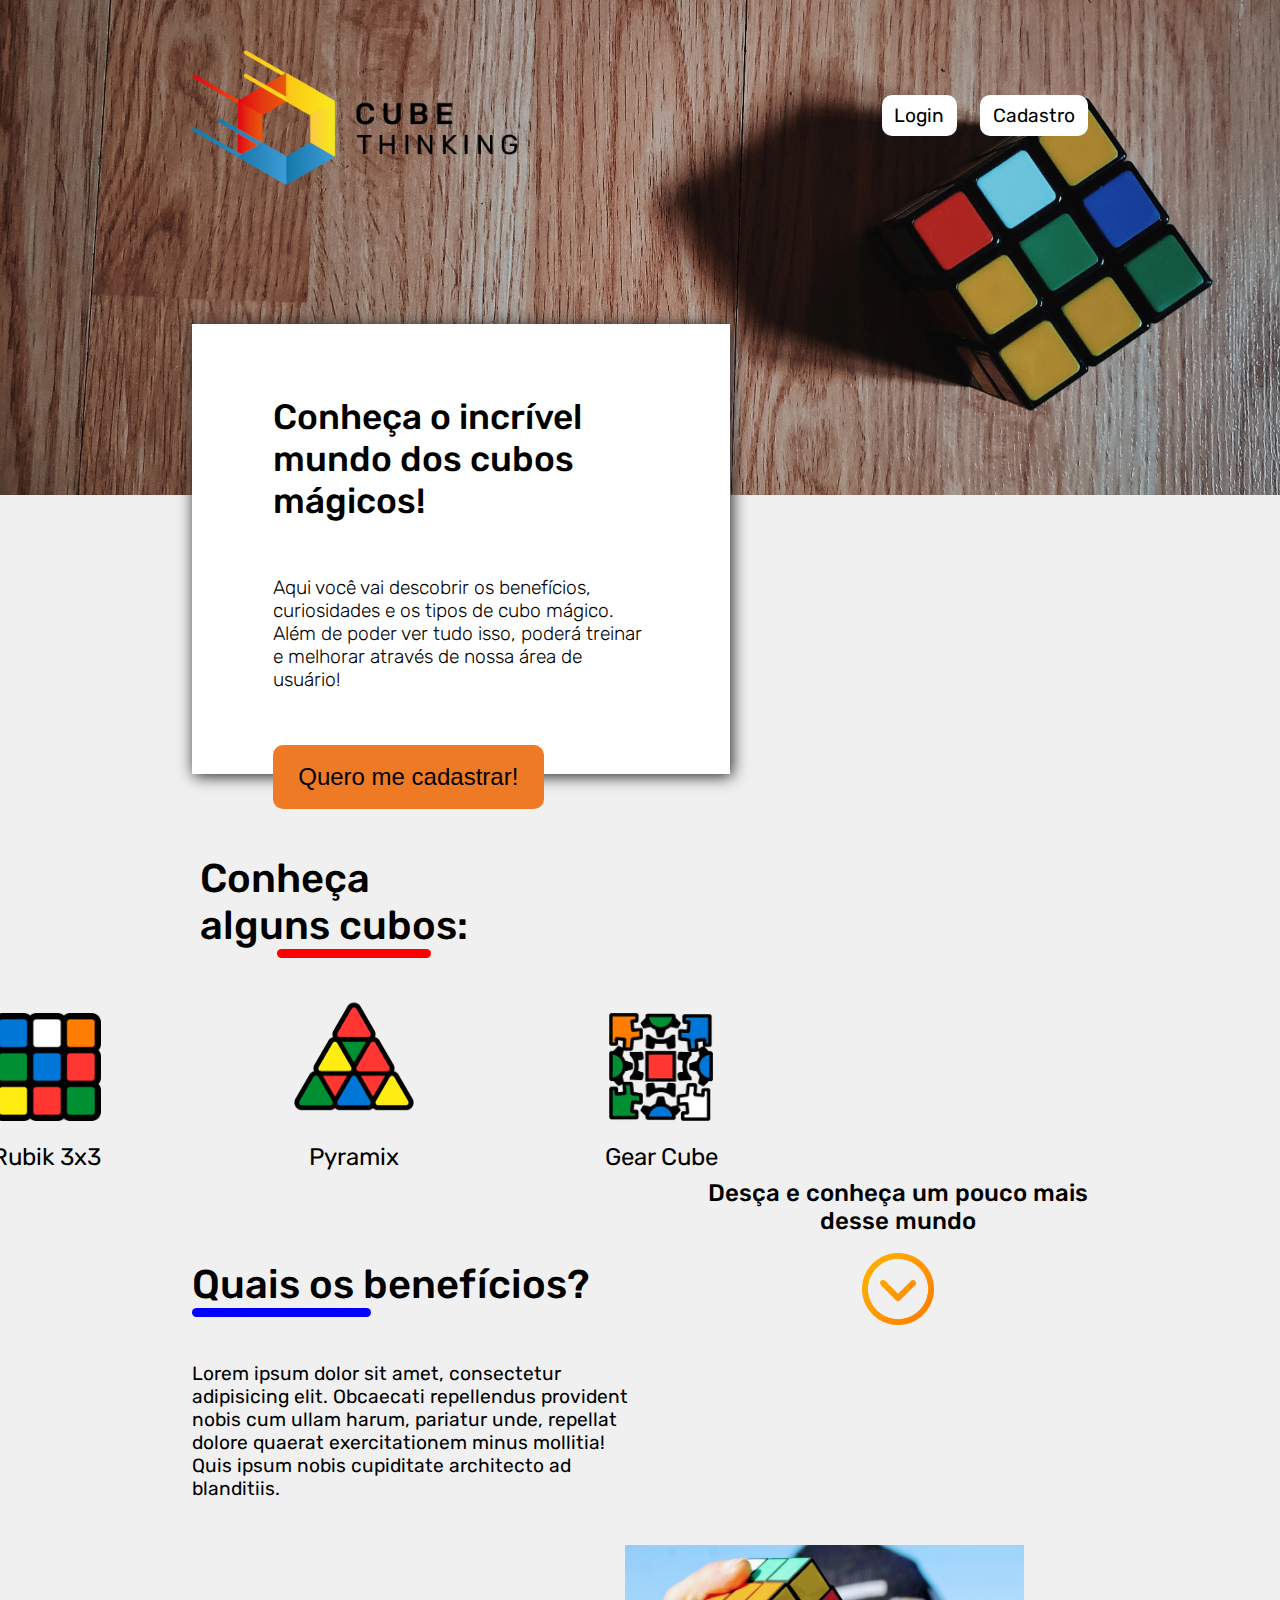
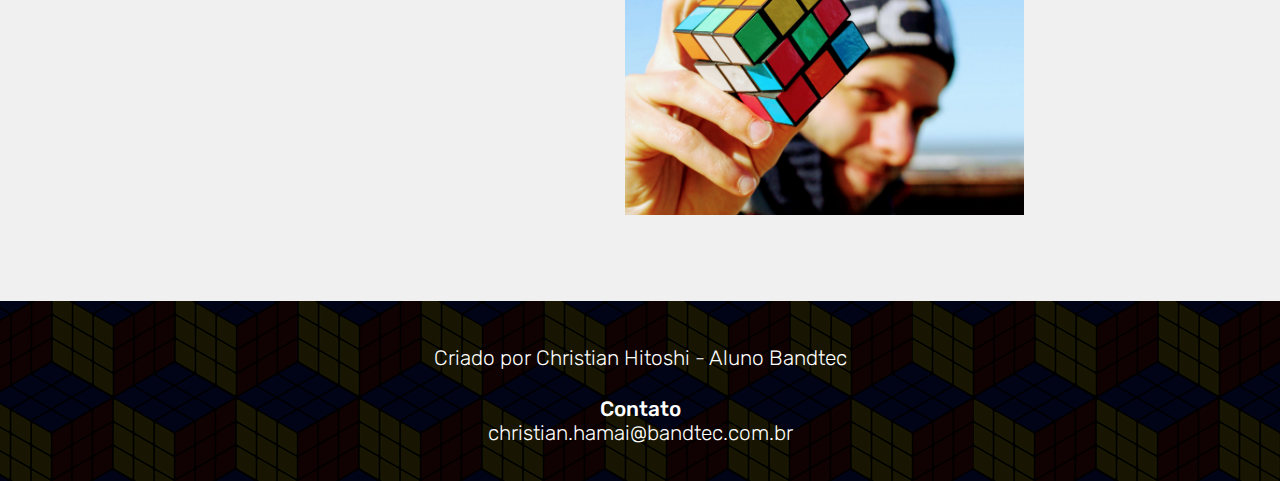
==== site/index.html @ 0e66727a "site institucional incompleto" ====
<!DOCTYPE html>
<html lang="ptbr">
<head>
    <meta charset="UTF-8">
    <meta http-equiv="X-UA-Compatible" content="IE=edge">
    <meta name="viewport" content="width=device-width, initial-scale=1.0">
    <link rel="stylesheet" href="css/style.css">
    <title>Cube Thinking</title>
</head>
<body>

    <!-- APRESENTAÇÃO + MENU -->
    <div class="geral1">
        <!-- IMAGEM DE FUNDO -->
        <div class="div_img">
            <!-- MENU -->
            <div class="menu">
                <div class="container_menu">
                    <img src="img/cube-thinking1.png" alt="logo">
                    <nav>
                        <ul>
                            <li>Login</li>
                            <li>Cadastro</li>
                        </ul>
                    </nav>
                </div>
            </div>
            <!-- FIM MENU -->
            <!-- APRESENTAÇÃO -->
            <div class="container_menu">
                <div class="apr">
                    <div class="container_apr">
                        <h1>Conheça o incrível mundo
                            dos cubos mágicos!</h1>
                        <p>Aqui você vai descobrir os benefícios, curiosidades e os tipos de cubo mágico.
                            Além de poder ver tudo isso, poderá treinar e melhorar através de nossa área
                            de usuário!</p>
                        <button>Quero me cadastrar!</button>
                    </div>
                </div>
                <!-- SETA -->
                <div class="div_seta">
                    <p>Desça e conheça um pouco mais <br>desse mundo</p>
                    <img src="img/next.png" alt="arrow">
                </div>
                <!-- FIM DA SETA -->
            </div>
            <!-- FIM DA APRESENTAÇÃO -->
        </div>
        <!-- FIM IMAGEM DE FUNDO -->
    </div>
    <!-- FIM DA APRESENTAÇÃO + MENU -->

    <!-- CONHEÇA OS CUBOS -->
    <div class="div_cubos">
        <div class="container_cubos">
            <div class="titulo">
                <h1>Conheça alguns cubos:</h1>
                <div class="linha"></div>
            </div>
            <div class="cubo1">
                <img src="img/rubik.png" alt="cubo normal">
                <h4>Rubik 3x3</h4>
            </div>
            <div class="cubo2">
                <img class="piramix" src="img/piramix.png" alt="cubo normal">
                <h4>Pyramix</h4>
            </div>
            <div class="cubo3">
                <img src="img/gear.png" alt="cubo normal">
                <h4>Gear Cube</h4>
            </div>
        </div>
    </div>
    <!-- FIM DO CONHEÇA OS CUBOS-->

    <!-- BENEFÍCIOS -->
    <div class="div_beneficios">
        <div class="container_menu">
            <div class="titulo">
                <h1>Quais os benefícios?</h1>
                <div class="linha"></div>
            </div>
            <div class="texto">
                Lorem ipsum dolor sit amet, consectetur adipisicing elit. Obcaecati 
                repellendus provident nobis cum ullam harum, pariatur unde, repellat dolore 
                quaerat exercitationem minus mollitia! Quis ipsum nobis cupiditate architecto 
                ad blanditiis.
            </div>
            
            <img src="img/beneficios.jpg" alt="foto de alguém segurando um cubo mágico">
            
        </div>
    </div>
    <!-- FIM BENEFÍCIOS -->

    <!-- CURIOSIDADES -->




    <!-- FIM CURIOSIDADES-->

    <!-- RODAPÉ -->
    <div class="rodape">
        <h2>
            Criado por Christian Hitoshi - Aluno Bandtec
        </h2>
        <h1>Contato</h1>
        <h2 class="email">christian.hamai@bandtec.com.br</h2>
    </div>








    
</body>
</html>
---- site/css/style.css ----
@import url('https://fonts.googleapis.com/css2?family=Rubik:ital,wght@0,300;0,400;0,500;0,600;0,700;0,800;0,900;1,300;1,400;1,500;1,600;1,700;1,800;1,900&display=swap');

/* font-family: 'Rubik', sans-serif; */

*{
    margin: 0;
    padding: 0;
}

body{
    background: #f0f0f0;
}

/* DIV GERAL 1 */

/* IMAGEM DE FUNDO */
.div_img{
    height: 55vh;
    background-image: url(../img/fundo3.jpg);
    background-repeat: no-repeat;
    background-size: cover;
}

/* MENU */
.menu{
    padding-top: 50px;
}

.container_menu{
    max-width: 70%;
    margin: 0 auto;
}

.menu img{
    height: 15vh;
    transition: 0.5s;
    cursor: pointer;
}

.menu img:hover{
    transform: translateY(-10%);
}

.menu nav{
    font-family: 'Rubik', sans-serif;
    float: right;
    padding-top: 5vh;
}

.menu ul{
    list-style: none;
}

.menu li{
    font-size: 1.2rem;
    display: inline-block;
    background: white;
    padding: 1vh 1vw;
    border-radius: 10px;
    cursor: pointer;
    transition: 0.5s;
}

.menu li+li{
    margin-left: 1.5vw;
}

.menu li:hover{
    background: #EE7A26;
    transform: translateY(-10%);
}

/* APRESENTAÇÃO */
.apr{
    font-family: 'Rubik', sans-serif;
    background: white;
    box-shadow: 2px 2px 15px #202020;
    margin-top: 15vh;
    min-width: 40%;
    max-width: 60%;
    min-height: 10vh;
    max-height: 50vh;
    float: left;
}

.apr .container_apr{
    max-width: 70%;
    margin: 0 auto;
    padding: 8vh 0;
}

.apr h1{
    font-weight: 500;
    font-size: 2.2rem;
}

.apr p{
    font-weight: 300;
    font-size: 1.2rem;
    padding: 6vh 0;
}

.apr button{
    font-weight: 500;
    font-size: 1.5rem;
    border: none;
    border-radius: 10px;
    padding: 2vh 2vw;
    background: #EE7A26;
    cursor: pointer;
    transition: 0.5s;
}

.apr button:hover{
    transform: translateY(-10%);
}

/* SETA */
.div_seta{
    text-align: center;
    float: right;
    margin-top: 45vh;
}

.div_seta p{
    font-family: 'Rubik', sans-serif;
    font-weight: 500;
    font-size: 1.5rem;
}

.div_seta img{
    height: 8vh;
    padding-top: 2vh;
    cursor: pointer;
    transition: 0.5s;
}

.div_seta img:hover{
    transform: translateY(10%);
}

/* CONHEÇA OS CUBOS */
.div_cubos{
    margin-top: 40vh;
}

.div_cubos .container_cubos{
    display: grid;
    grid-template-columns: repeat(3, 24vw);
    grid-template-rows: 1fr 1fr;
    grid-template-areas: "   .   titulo  .  "
                         " cubo1 cubo2 cubo3";
    justify-content: center;
}

.div_cubos .titulo{
    grid-area: titulo;
    justify-self: center;
}

.div_cubos .titulo h1{
    font-family: 'Rubik', sans-serif;
    font-weight: 500;
    font-size: 2.5rem;
}

.div_cubos .titulo .linha{
    width: 50%;
    height: 1vh;
    background-color: red;
    border-radius: 10px;
    margin: 0 auto;
}

/* cubo1 */
.div_cubos .cubo1{
    grid-area: cubo1;
    justify-self: center;
    text-align: center;
}

/* cubo2 */
.div_cubos .cubo2{
    grid-area: cubo2;
    justify-self: center;
    text-align: center;
}

/* cubo3 */
.div_cubos .cubo3{
    grid-area: cubo3;
    justify-self: center;
    text-align: center;
}

/* imagens e texto */
.div_cubos img{
    height: 12vh;
    cursor: pointer;
    transition: 1s;
}

.div_cubos img:hover{
    transform: rotate(45deg);
}

.div_cubos .piramix{
    height: 12vh;
    cursor: pointer;
    transition: 0.8s;
    transform: translateY(-10%);
}

.div_cubos .piramix:hover{
    transform: rotate(60deg);
}

.div_cubos h4{
    font-family: 'Rubik', sans-serif;
    font-weight: 400;
    font-size: 1.5rem;
    padding-top: 2vh;
}

/* BENEFICIOS */
.div_beneficios{
    margin-top: 10vh;
    height: 50vw;
}

.div_beneficios .titulo h1{
    font-family: 'Rubik', sans-serif;
    font-weight: 500;
    font-size: 2.5rem;
}

.div_beneficios .titulo .linha{
    width: 20%;
    height: 1vh;
    background-color: blue;
    border-radius: 10px;
}

.div_beneficios .texto{
    font-family: 'Rubik', sans-serif;
    font-weight: 400;
    font-size: 1.2rem;
    margin-top: 5vh;
    float: left;
    width: 50%;
}

.div_beneficios img{
    float: right;
    height: 30vh;
    margin: 5vh 5vw 0 0;
}

/* CURIOSIDADES */






/* RODAPÉ */
.rodape{
    height: 20vh;
    background-image: url(../img/rodape.jpg);
    background-repeat: no-repeat;
    background-size: cover;
    text-align: center;
}

.rodape h2{
    font-family: 'Rubik', sans-serif;
    font-weight: 300;
    font-size: 1.3rem;
    color: white;
    padding-top: 5vh;
}

.rodape h1{
    font-family: 'Rubik', sans-serif;
    font-weight: 500;
    font-size: 1.3rem;
    color: white;
    padding-top: 3vh;
}

.rodape .email{
    padding: 0;
}
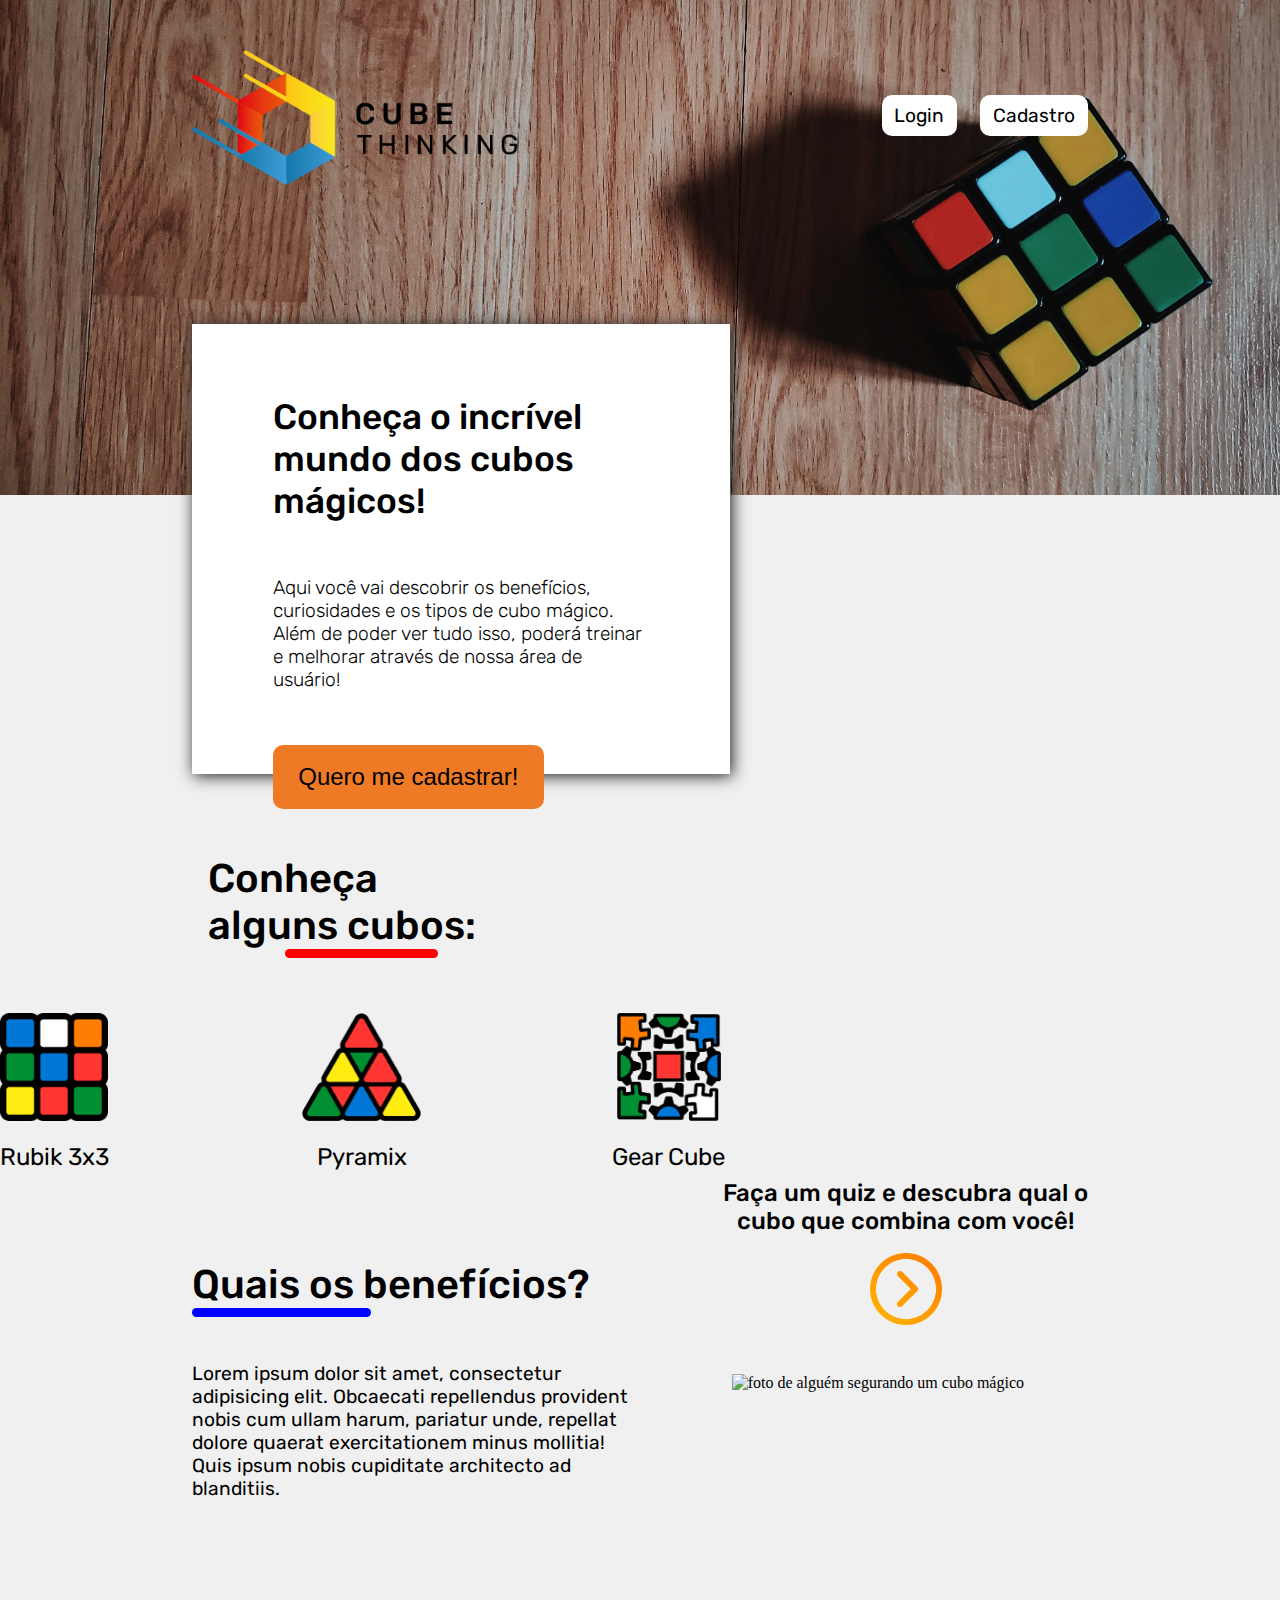
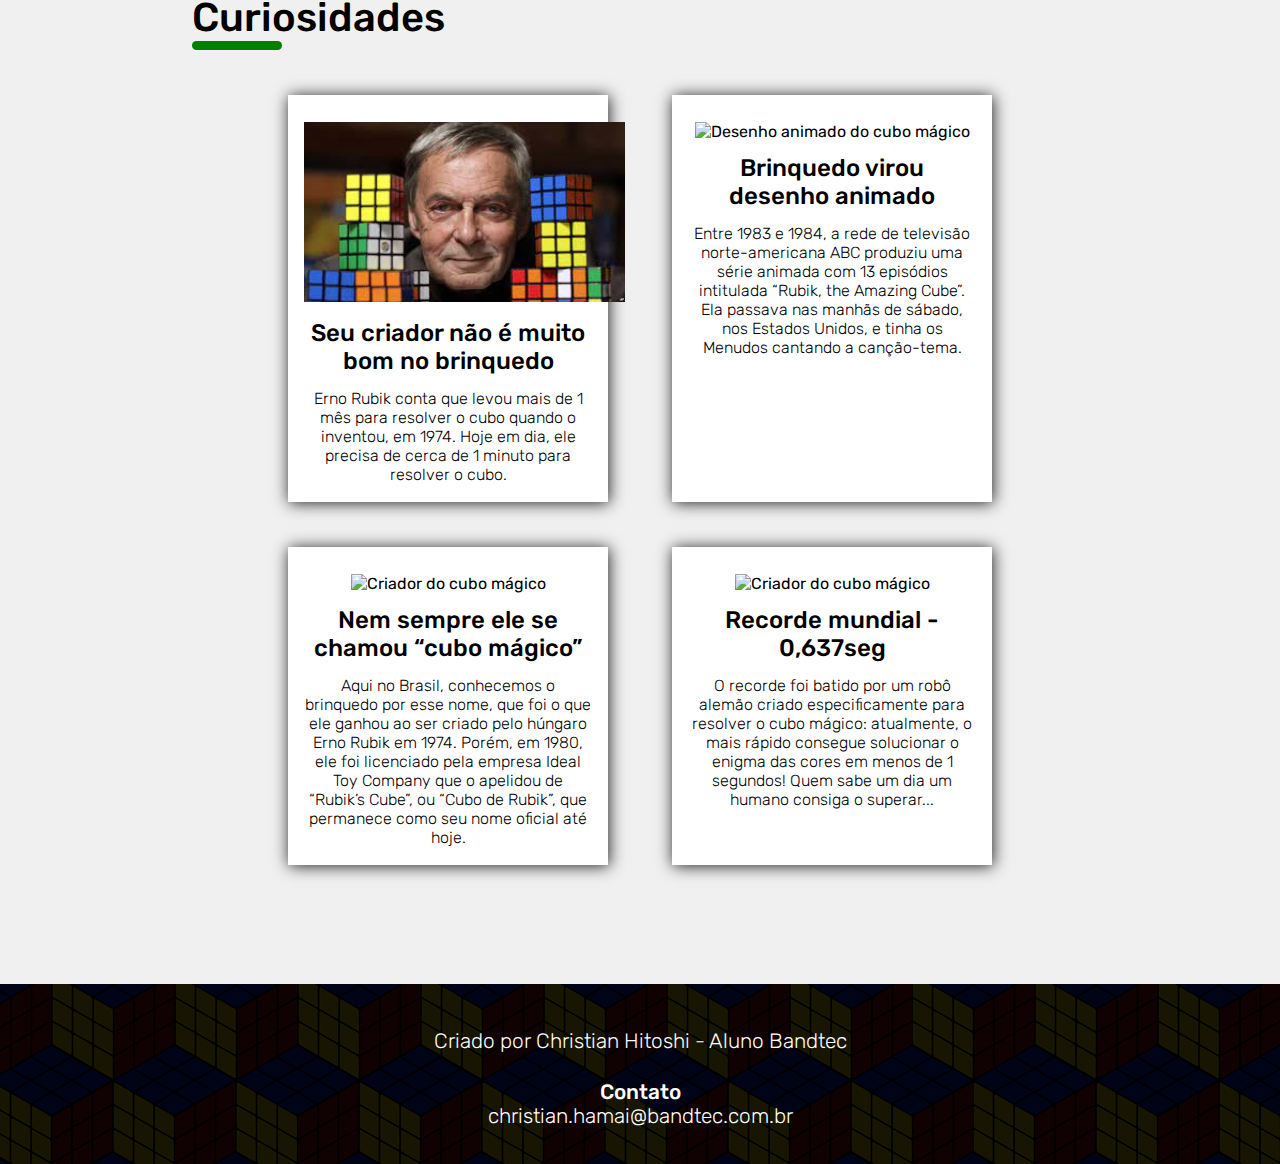
==== commit eba0da5d: "front-end do quiz" ====
--- a/site/index.html
+++ b/site/index.html
@@ -5,6 +5,7 @@
     <meta http-equiv="X-UA-Compatible" content="IE=edge">
     <meta name="viewport" content="width=device-width, initial-scale=1.0">
     <link rel="stylesheet" href="css/style.css">
+    <link rel="icon" type="imagem/png" href="img/cube-thinking_no_text.png" />
     <title>Cube Thinking</title>
 </head>
 <body>
@@ -16,11 +17,11 @@
             <!-- MENU -->
             <div class="menu">
                 <div class="container_menu">
-                    <img src="img/cube-thinking1.png" alt="logo">
+                    <a href="index.html"><img src="img/cube-thinking1.png" alt="logo"></a>
                     <nav>
                         <ul>
-                            <li>Login</li>
-                            <li>Cadastro</li>
+                            <a href="login.html"><li>Login</li></a>
+                            <a href="cadastro.html"><li>Cadastro</li></a>
                         </ul>
                     </nav>
                 </div>
@@ -40,8 +41,8 @@
                 </div>
                 <!-- SETA -->
                 <div class="div_seta">
-                    <p>Desça e conheça um pouco mais <br>desse mundo</p>
-                    <img src="img/next.png" alt="arrow">
+                    <p>Faça um quiz e descubra qual o <br>cubo que combina com você!</p>
+                    <a href="quiz.html"><img src="img/next.png" alt="arrow"></a>
                 </div>
                 <!-- FIM DA SETA -->
             </div>
@@ -79,7 +80,7 @@
         <div class="container_menu">
             <div class="titulo">
                 <h1>Quais os benefícios?</h1>
-                <div class="linha"></div>
+                <div class="linha_azul"></div>
             </div>
             <div class="texto">
                 Lorem ipsum dolor sit amet, consectetur adipisicing elit. Obcaecati 
@@ -88,17 +89,66 @@
                 ad blanditiis.
             </div>
             
-            <img src="img/beneficios.jpg" alt="foto de alguém segurando um cubo mágico">
+            <img src="img/giphy.gif" alt="foto de alguém segurando um cubo mágico">
             
         </div>
     </div>
     <!-- FIM BENEFÍCIOS -->
 
     <!-- CURIOSIDADES -->
+    <div class="div_curiosidades">
+        <div class="container_menu">
+            <div class="titulo">
+                <h1>Curiosidades</h1>
+                <div class="linha_verde"></div>
+            </div>
+            <!-- grid de curiosidades -->
+            <div class="grid_curiosidades">
+                <div class="curiosidade1 c_individual">
+                    <div class="container_curiosidades">
+                        <img src="img/criador.jpg" alt="Criador do cubo mágico">
+                        <h3>Seu criador não é muito bom no brinquedo</h3>
+                        <p>Erno Rubik conta que levou mais de 1 mês para resolver o 
+                            cubo quando o inventou, em 1974. Hoje em dia, ele precisa 
+                            de cerca de 1 minuto para resolver o cubo.
 
-
-
-
+                        </p>
+                    </div>
+                </div>
+                <div class="curiosidade2 c_individual">
+                    <div class="container_curiosidades">
+                        <img src="img/rubiks-desenho.jpg" alt="Desenho animado do cubo mágico">
+                        <h3>Brinquedo virou desenho animado</h3>
+                        <p>Entre 1983 e 1984, a rede de televisão norte-americana ABC 
+                            produziu uma série animada com 13 episódios intitulada “Rubik, 
+                            the Amazing Cube”. Ela passava nas manhãs de sábado, nos Estados 
+                            Unidos, e tinha os Menudos cantando a canção-tema.</p>
+                    </div>
+                </div>
+                <div class="curiosidade3 c_individual">
+                    <div class="container_curiosidades">
+                        <img src="img/criador2.jpg" alt="Criador do cubo mágico">
+                        <h3>Nem sempre ele se chamou “cubo mágico”</h3>
+                        <p>Aqui no Brasil, conhecemos o brinquedo por esse nome, que foi o que 
+                            ele ganhou ao ser criado pelo húngaro Erno Rubik em 1974. Porém, em 
+                            1980, ele foi licenciado pela empresa Ideal Toy Company que o apelidou 
+                            de “Rubik’s Cube”, ou “Cubo de Rubik”, que permanece como seu nome 
+                            oficial até hoje.</p>
+                    </div>
+                </div>
+                <div class="curiosidade4 c_individual">
+                    <div class="container_curiosidades">
+                        <img src="img/robo.png" alt="Criador do cubo mágico">
+                        <h3>Recorde mundial - 0,637seg</h3>
+                        <p>O recorde foi batido por um robô alemão criado especificamente para 
+                            resolver o cubo mágico: atualmente, o mais rápido consegue solucionar 
+                            o enigma das cores em menos de 1 segundos! Quem sabe um dia um humano 
+                            consiga o superar...</p>
+                    </div>
+                </div>
+            </div>
+        </div>
+    </div>
     <!-- FIM CURIOSIDADES-->
 
     <!-- RODAPÉ -->
@@ -109,14 +159,6 @@
         <h1>Contato</h1>
         <h2 class="email">christian.hamai@bandtec.com.br</h2>
     </div>
-
-
-
-
-
-
-
-
-    
+    <!-- FIM RODAPÉ -->
 </body>
 </html>--- a/site/css/style.css
+++ b/site/css/style.css
@@ -9,6 +9,14 @@
 
 body{
     background: #f0f0f0;
+}
+
+a:link{
+    text-decoration: none;
+}
+
+a{
+    color:black;
 }
 
 /* DIV GERAL 1 */
@@ -59,9 +67,6 @@
     border-radius: 10px;
     cursor: pointer;
     transition: 0.5s;
-}
-
-.menu li+li{
     margin-left: 1.5vw;
 }
 
@@ -136,7 +141,7 @@
 }
 
 .div_seta img:hover{
-    transform: translateY(10%);
+    transform: translateX(10%);
 }
 
 /* CONHEÇA OS CUBOS */
@@ -208,7 +213,6 @@
     height: 12vh;
     cursor: pointer;
     transition: 0.8s;
-    transform: translateY(-10%);
 }
 
 .div_cubos .piramix:hover{
@@ -225,16 +229,16 @@
 /* BENEFICIOS */
 .div_beneficios{
     margin-top: 10vh;
-    height: 50vw;
-}
-
-.div_beneficios .titulo h1{
+    height: 26vw;
+}
+
+.titulo h1{
     font-family: 'Rubik', sans-serif;
     font-weight: 500;
     font-size: 2.5rem;
 }
 
-.div_beneficios .titulo .linha{
+.titulo .linha_azul{
     width: 20%;
     height: 1vh;
     background-color: blue;
@@ -257,10 +261,83 @@
 }
 
 /* CURIOSIDADES */
-
-
-
-
+.div_curiosidades{
+    height: 110vh;
+}
+
+.titulo .linha_verde{
+    width: 10%;
+    height: 1vh;
+    background-color: green;
+    border-radius: 10px;
+}
+
+.grid_curiosidades{
+    display: grid;
+    grid-template-areas: "c1 c2"
+                         "c3 c4";
+    column-gap: 5vw;
+    justify-content: center;
+}
+
+.container_curiosidades{
+    max-width: 90%;
+    margin: 2vh auto;
+}
+
+.c_individual{
+    width: 25vw;
+    margin-top: 5vh;
+    background: white;
+    text-align: center;
+    box-shadow: 1px 1px 15px #202020;
+    font-family: 'Rubik', sans-serif;
+    transition: 0.5s;
+}
+
+.c_individual h3{
+    font-weight: 500;
+    font-size: 1.5rem;
+    padding: 1.5vh 0;
+}
+
+.c_individual p{
+    font-weight: 300;
+    font-size: 1rem;
+}
+
+.c_individual img{
+    height: 20vh;
+    padding-top: 1vh;
+}
+
+.curiosidade1{
+    grid-area: c1;
+}
+.curiosidade1:hover{
+    transform: translateY(-5%);
+}
+
+.curiosidade2{
+    grid-area: c2;
+}
+.curiosidade2:hover{
+    transform: translateY(-5%);
+}
+
+.curiosidade3{
+    grid-area: c3;
+}
+.curiosidade3:hover{
+    transform: translateY(-5%);
+}
+
+.curiosidade4{
+    grid-area: c4;
+}
+.curiosidade4:hover{
+    transform: translateY(-5%);
+}
 
 
 /* RODAPÉ */
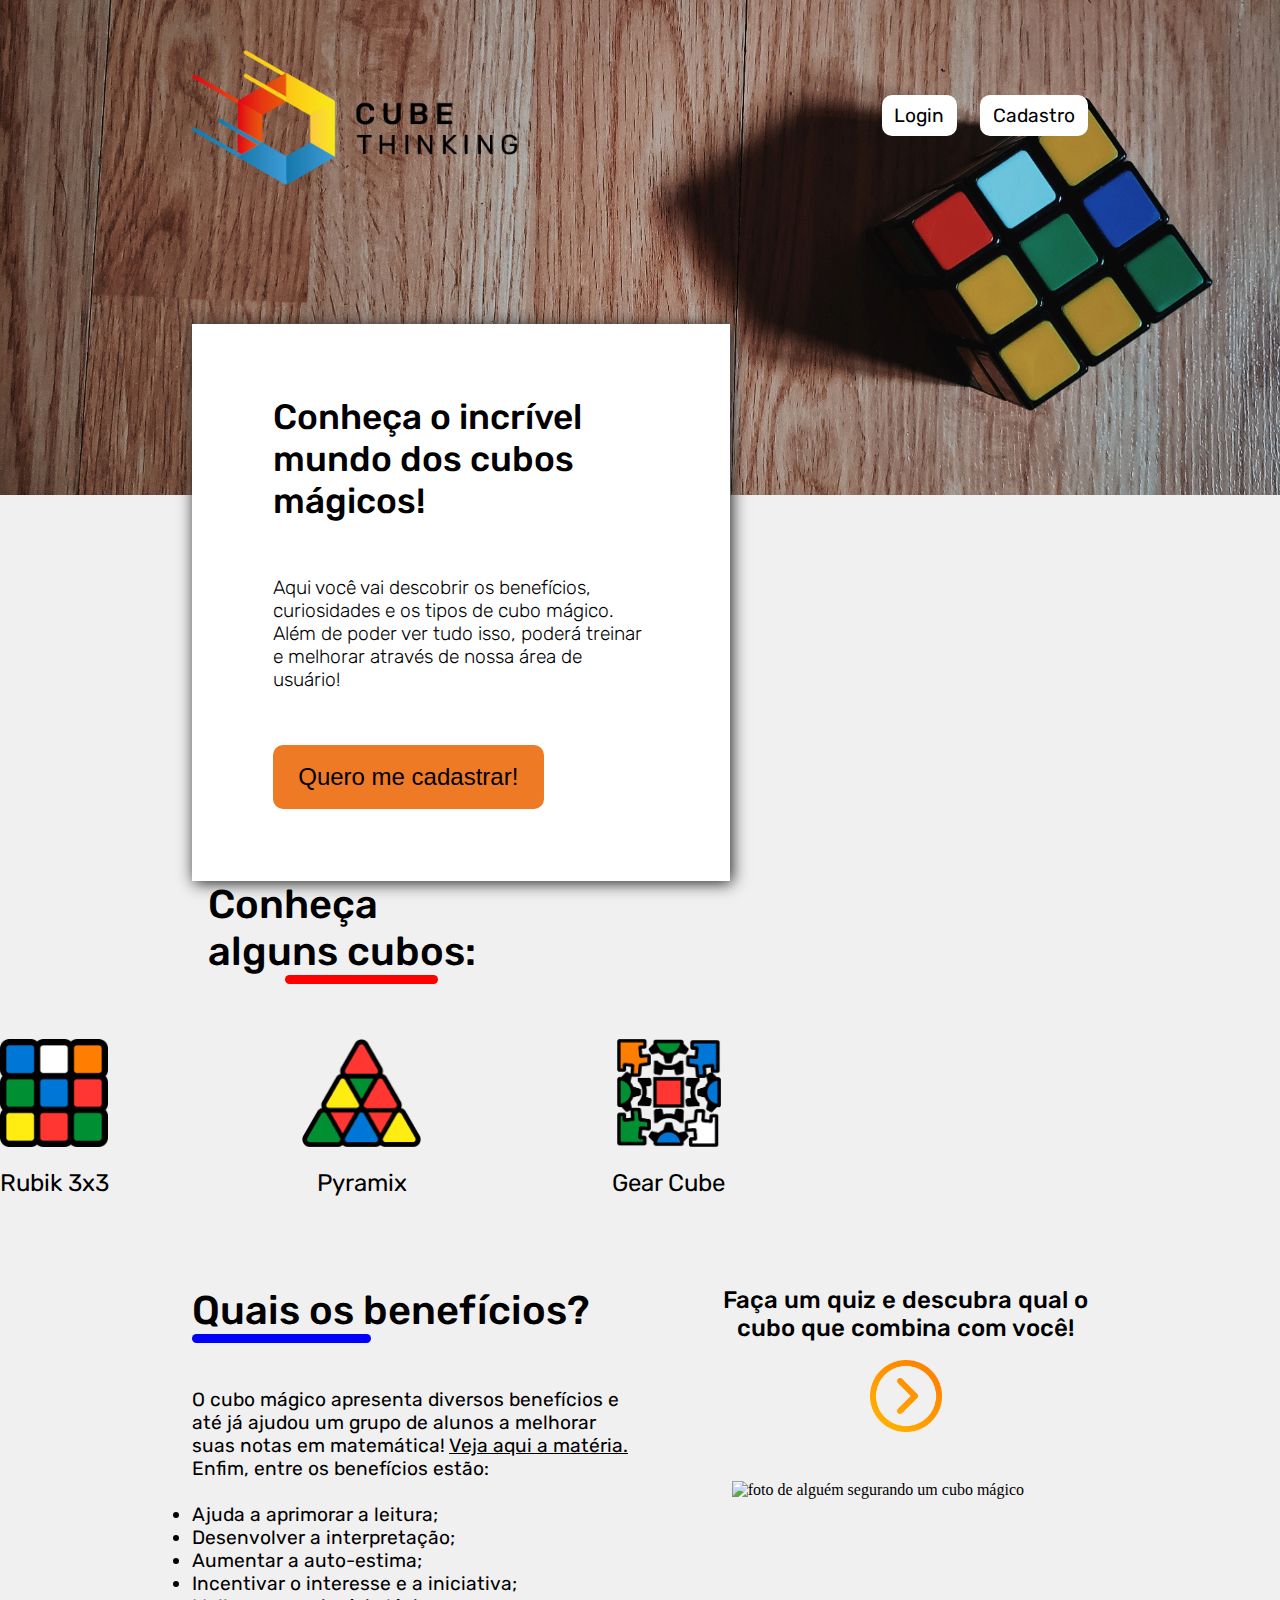
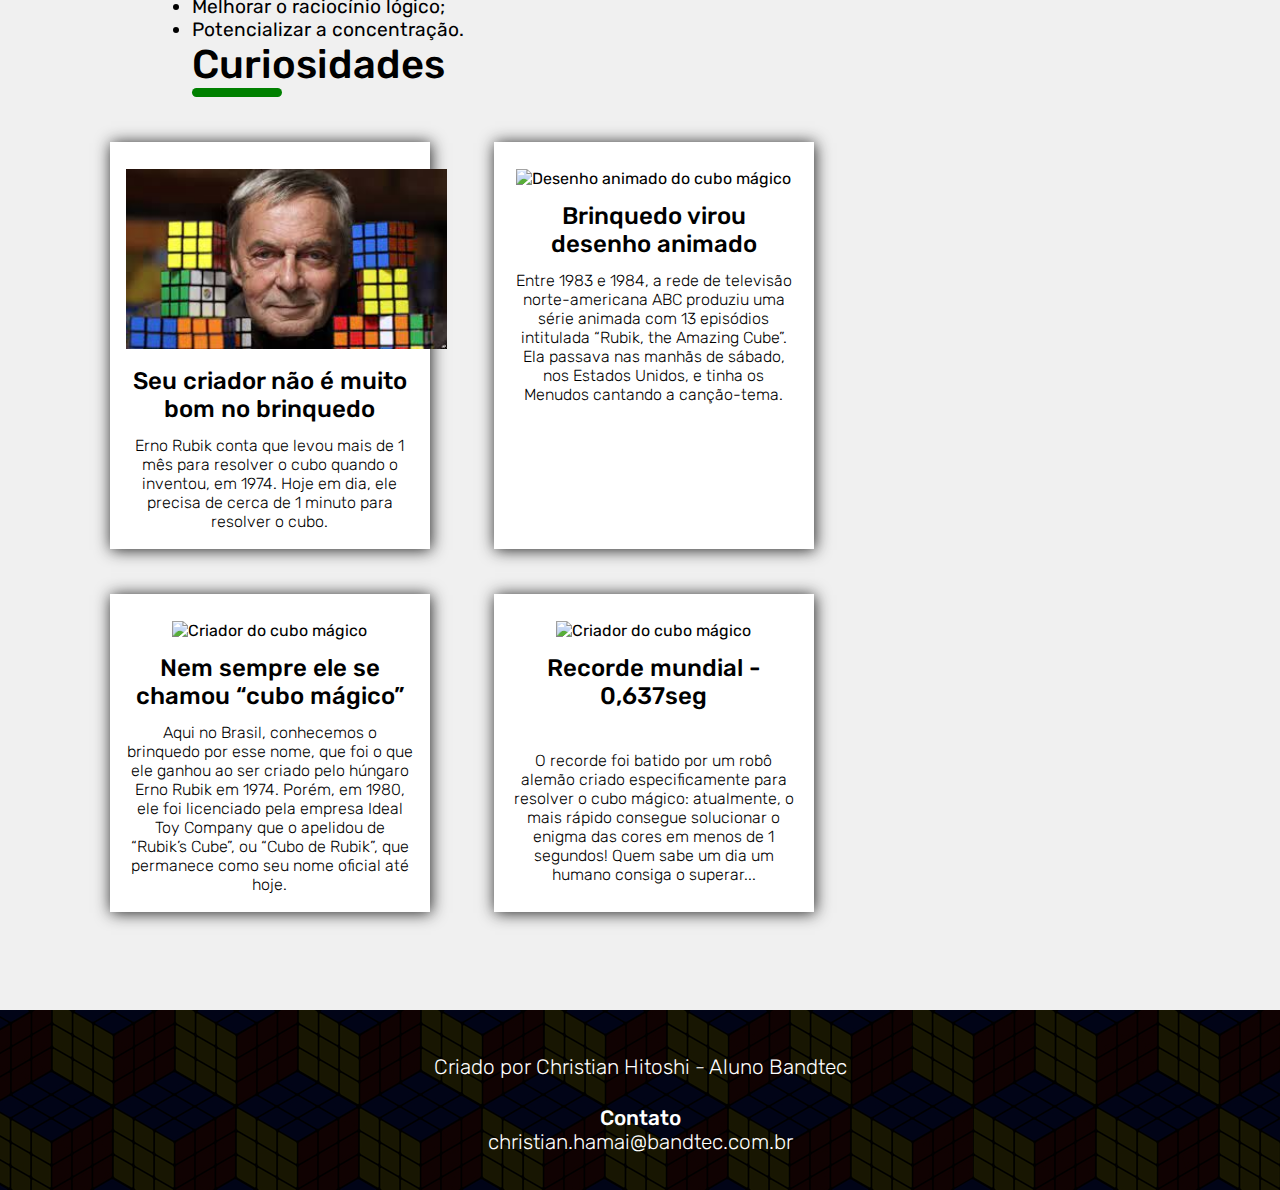
==== commit f2c7e02c: "pagina de conheça os cubos" ====
--- a/site/index.html
+++ b/site/index.html
@@ -36,7 +36,7 @@
                         <p>Aqui você vai descobrir os benefícios, curiosidades e os tipos de cubo mágico.
                             Além de poder ver tudo isso, poderá treinar e melhorar através de nossa área
                             de usuário!</p>
-                        <button>Quero me cadastrar!</button>
+                            <a href="cadastro.html"><button>Quero me cadastrar!</button></a>
                     </div>
                 </div>
                 <!-- SETA -->
@@ -59,16 +59,17 @@
                 <h1>Conheça alguns cubos:</h1>
                 <div class="linha"></div>
             </div>
+            <!-- Cubo 3x3 e modal -->
             <div class="cubo1">
-                <img src="img/rubik.png" alt="cubo normal">
+                <a href="cubos1.html"><img src="img/rubik.png" alt="cubo normal"></a>
                 <h4>Rubik 3x3</h4>
             </div>
             <div class="cubo2">
-                <img class="piramix" src="img/piramix.png" alt="cubo normal">
+                <a href="cubos2.html"><img class="piramix" src="img/piramix.png" alt="cubo normal"></a>
                 <h4>Pyramix</h4>
             </div>
             <div class="cubo3">
-                <img src="img/gear.png" alt="cubo normal">
+                <a href="cubos3.html"><img src="img/gear.png" alt="cubo normal"></a>
                 <h4>Gear Cube</h4>
             </div>
         </div>
@@ -83,10 +84,20 @@
                 <div class="linha_azul"></div>
             </div>
             <div class="texto">
-                Lorem ipsum dolor sit amet, consectetur adipisicing elit. Obcaecati 
-                repellendus provident nobis cum ullam harum, pariatur unde, repellat dolore 
-                quaerat exercitationem minus mollitia! Quis ipsum nobis cupiditate architecto 
-                ad blanditiis.
+                O cubo mágico apresenta diversos benefícios e até já ajudou um grupo
+                de alunos a melhorar suas notas em matemática!
+                <u><a href="https://monografias.brasilescola.uol.com.br/matematica/os-beneficios-cubo-magico-nas-aulas-matematica-no-ensino-medio.htm">
+                Veja aqui a matéria.</a></u>
+                Enfim, entre os benefícios estão: <br><br>
+                <ul>
+                    <li>Ajuda a aprimorar a leitura;</li>
+                    <li>Desenvolver a interpretação;</li>
+                    <li>Aumentar a auto-estima;</li>
+                    <li>Incentivar o interesse e a iniciativa;</li>
+                    <li>Melhorar o raciocínio lógico;</li>
+                    <li>Potencializar a concentração.</li>
+                </ul>
+
             </div>
             
             <img src="img/giphy.gif" alt="foto de alguém segurando um cubo mágico">
@@ -118,7 +129,7 @@
                 <div class="curiosidade2 c_individual">
                     <div class="container_curiosidades">
                         <img src="img/rubiks-desenho.jpg" alt="Desenho animado do cubo mágico">
-                        <h3>Brinquedo virou desenho animado</h3>
+                        <h3>Brinquedo virou desenho animado<br></h3>
                         <p>Entre 1983 e 1984, a rede de televisão norte-americana ABC 
                             produziu uma série animada com 13 episódios intitulada “Rubik, 
                             the Amazing Cube”. Ela passava nas manhãs de sábado, nos Estados 
@@ -139,7 +150,7 @@
                 <div class="curiosidade4 c_individual">
                     <div class="container_curiosidades">
                         <img src="img/robo.png" alt="Criador do cubo mágico">
-                        <h3>Recorde mundial - 0,637seg</h3>
+                        <h3>Recorde mundial - 0,637seg<br><br></h3>
                         <p>O recorde foi batido por um robô alemão criado especificamente para 
                             resolver o cubo mágico: atualmente, o mais rápido consegue solucionar 
                             o enigma das cores em menos de 1 segundos! Quem sabe um dia um humano 
--- a/site/css/style.css
+++ b/site/css/style.css
@@ -84,7 +84,6 @@
     min-width: 40%;
     max-width: 60%;
     min-height: 10vh;
-    max-height: 50vh;
     float: left;
 }
 
